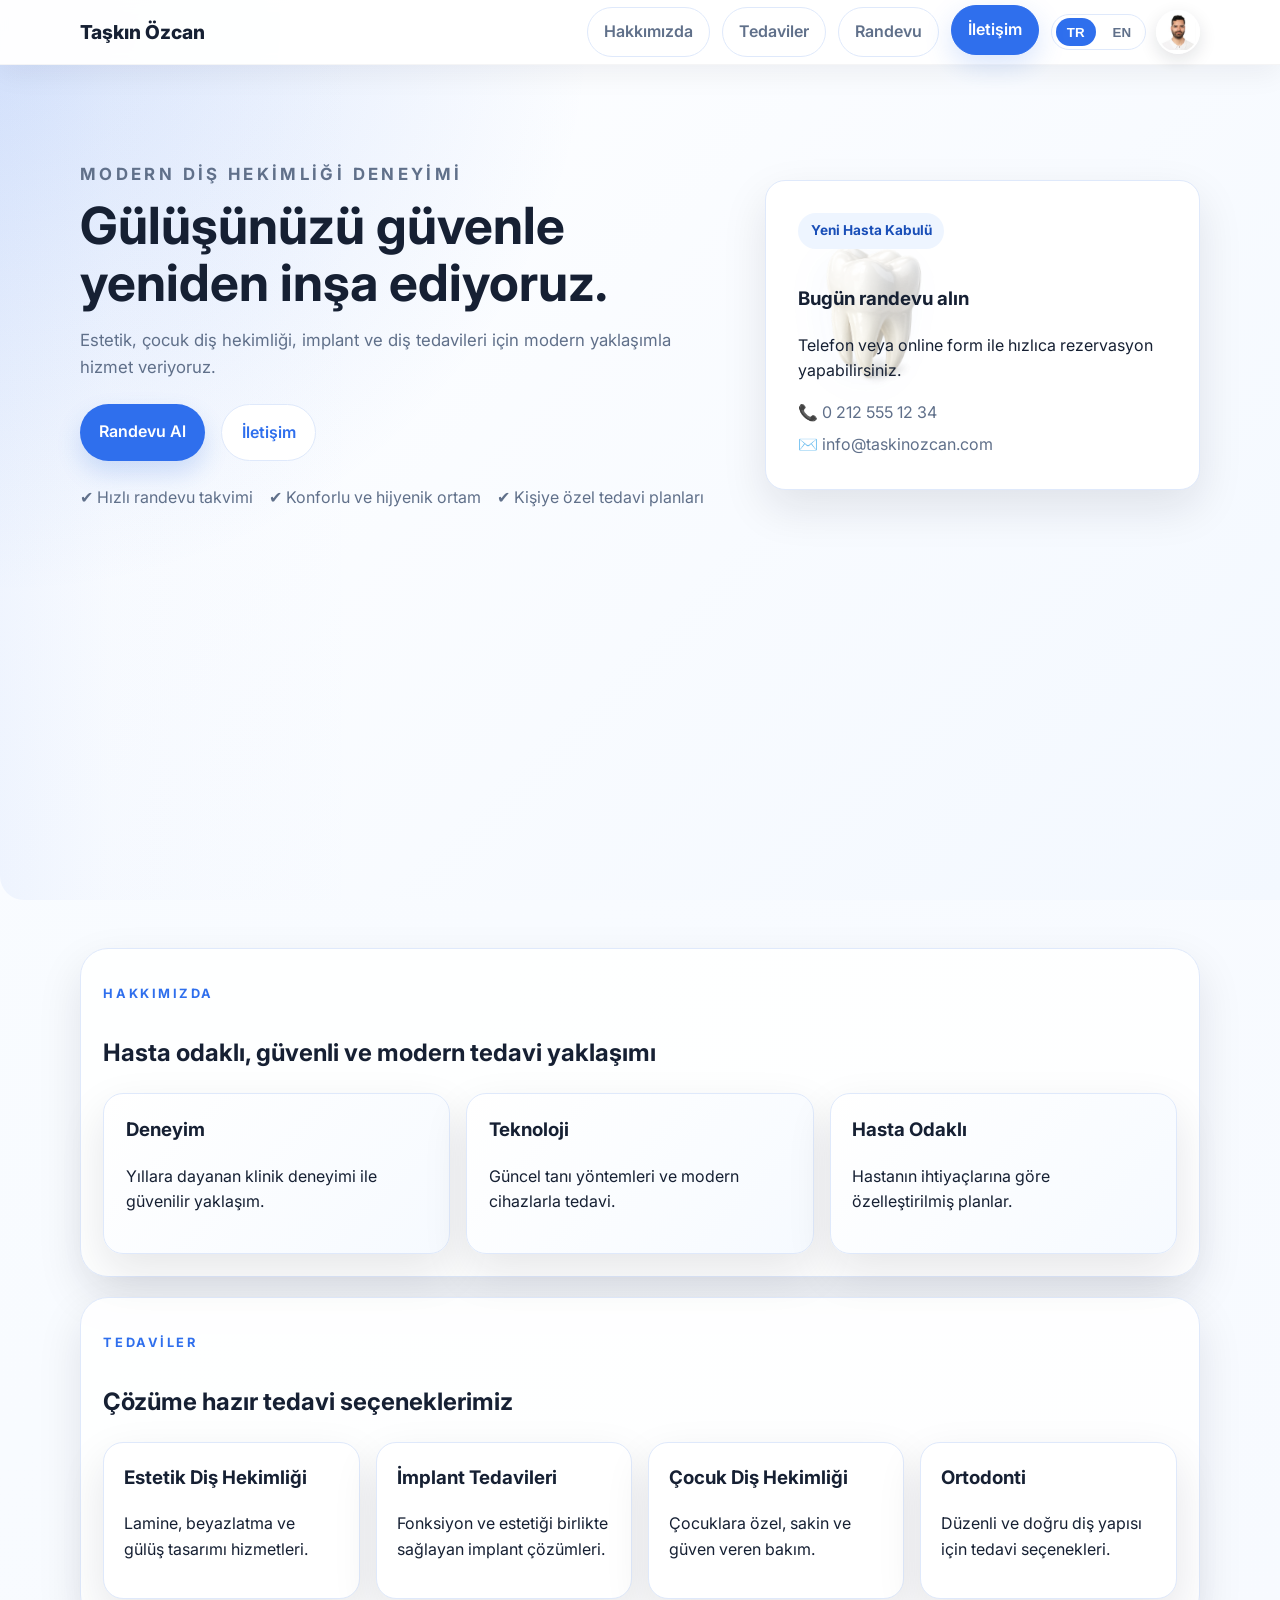
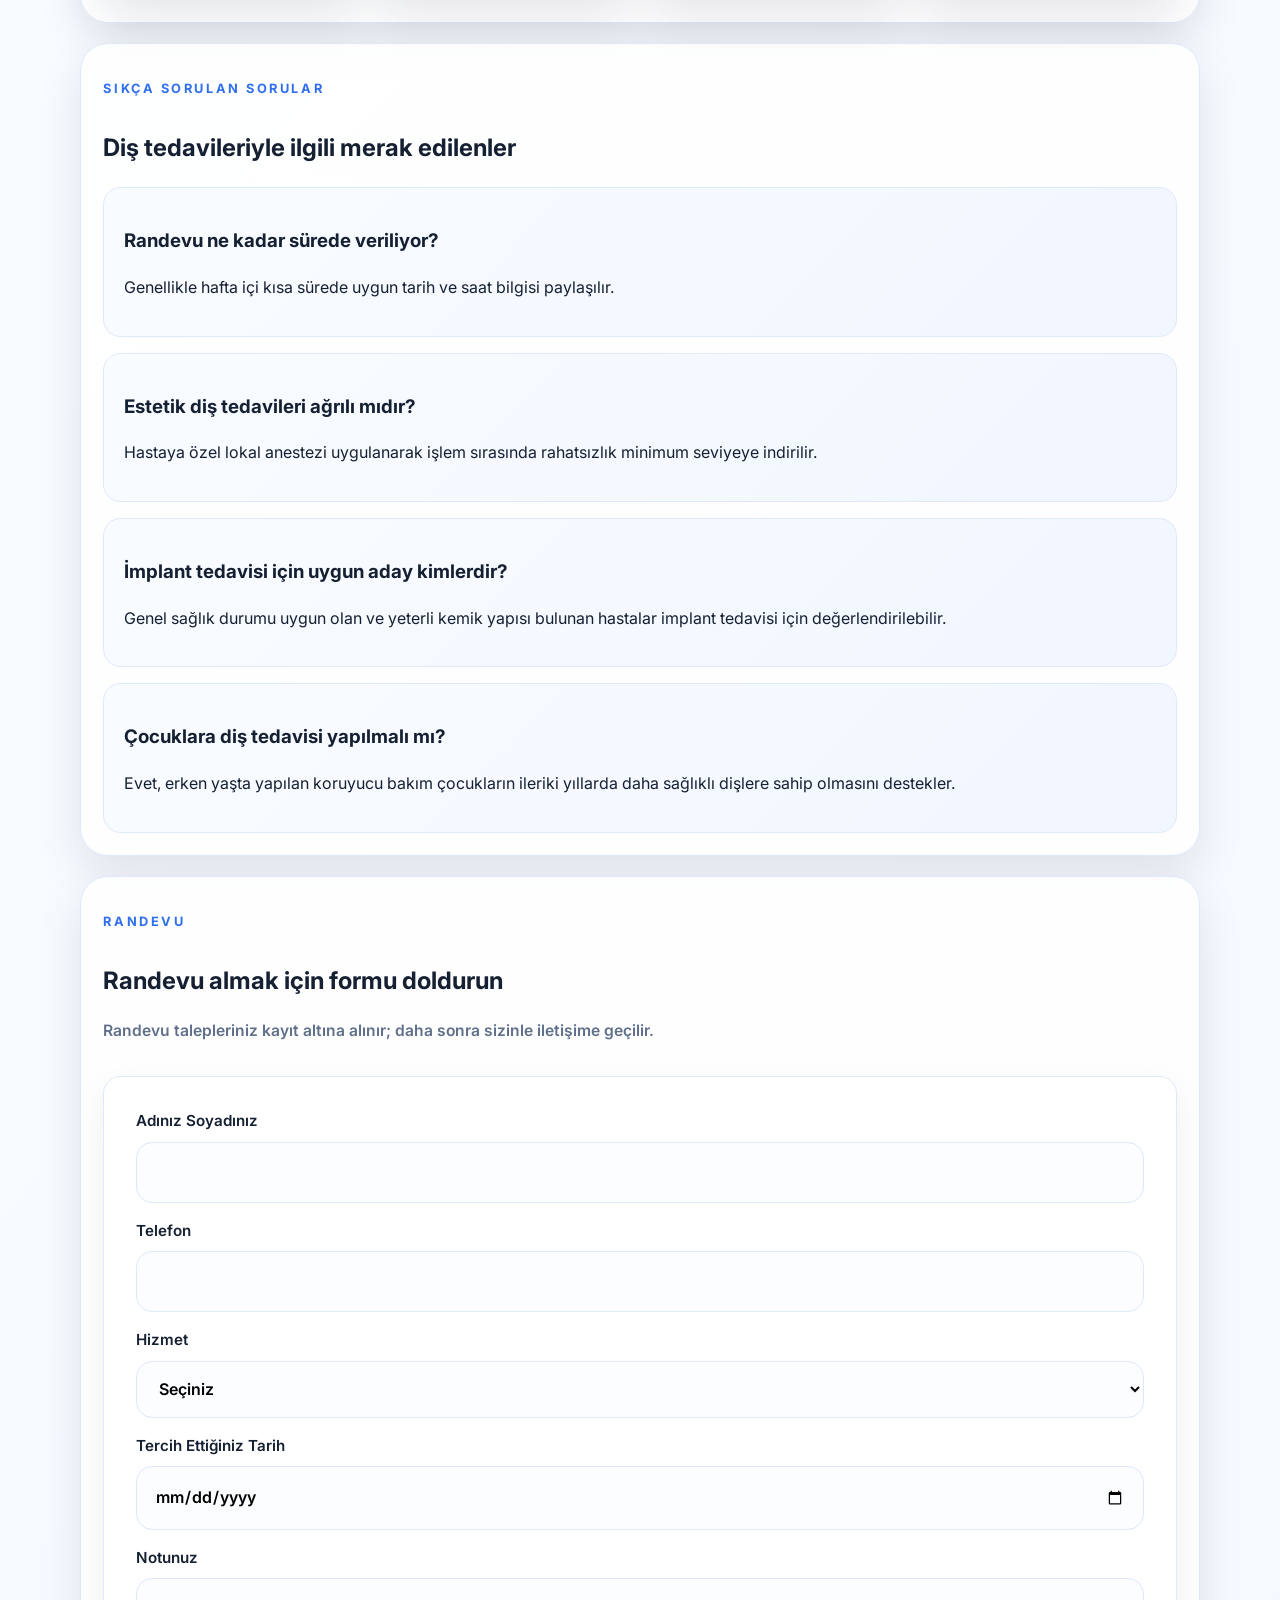
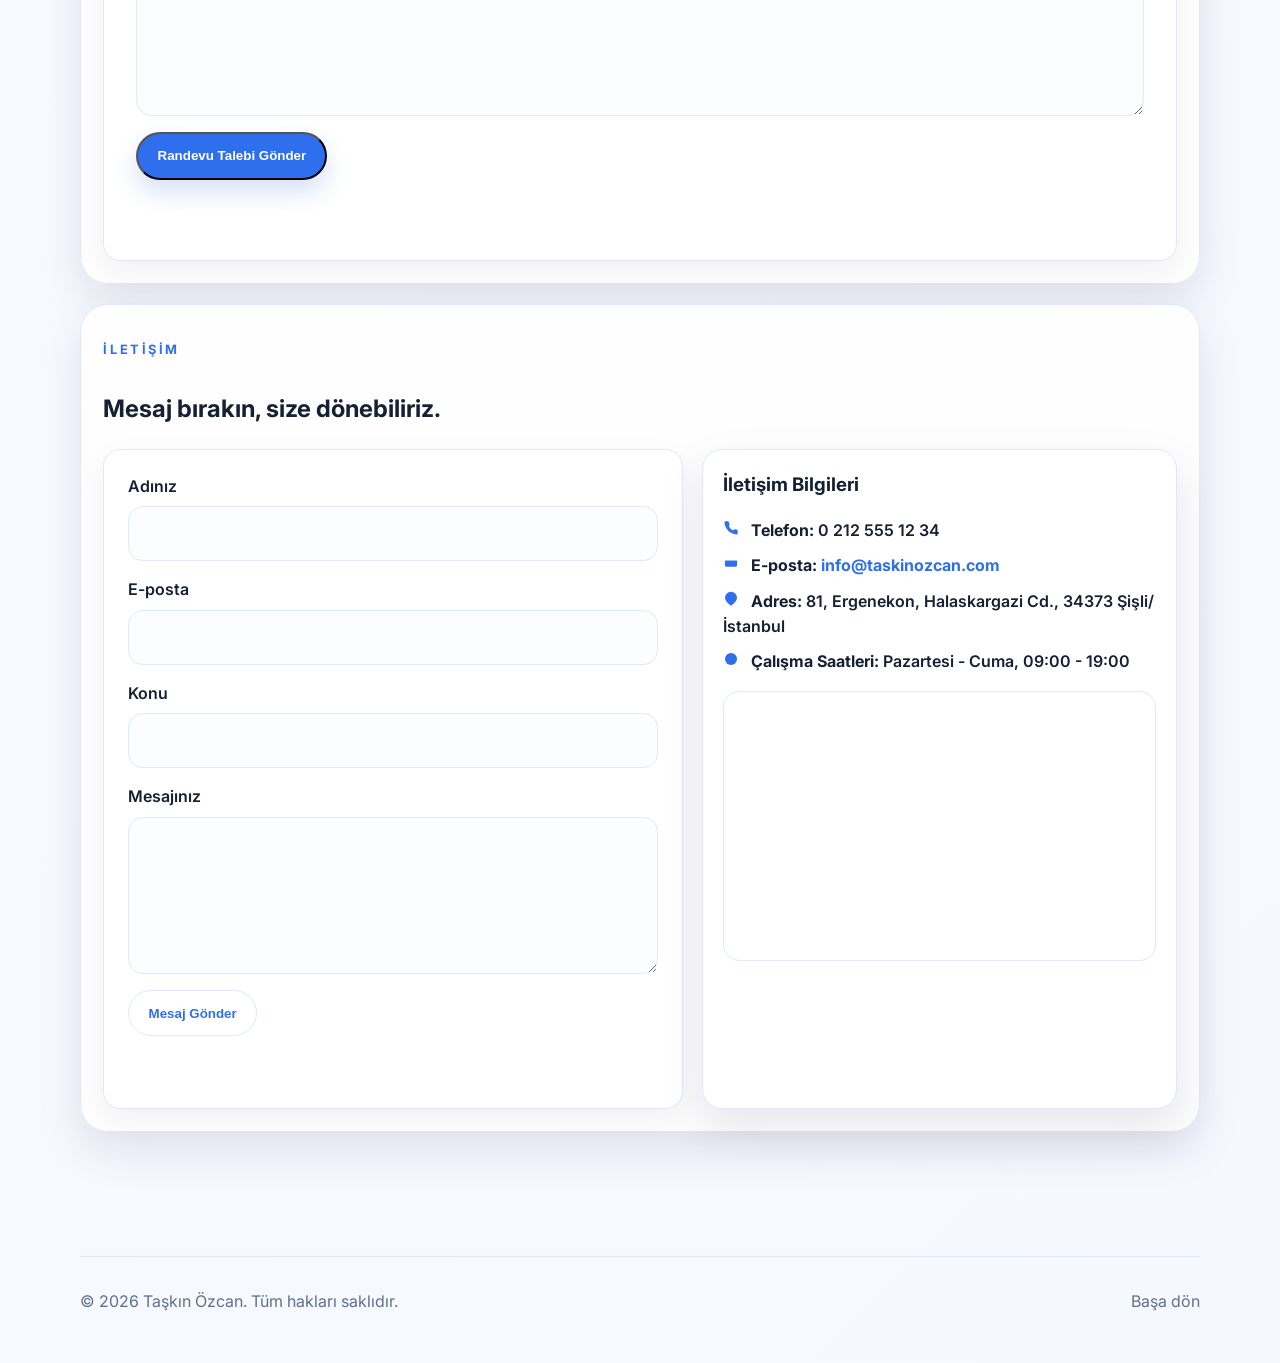
==== index.html @ f39f8703 "Add all project files and update README" ====
<!DOCTYPE html>
<html lang="tr">
  <head>
    <meta charset="UTF-8" />
    <meta name="viewport" content="width=device-width, initial-scale=1.0" />
    <meta
      name="description"
      content="Taşkın Özcan Diş Kliniği için modern ve kullanıcı dostu web sitesi."
    />
    <title>Taşkın Özcan | Diş Kliniği</title>
    <link rel="preconnect" href="https://fonts.googleapis.com" />
    <link rel="preconnect" href="https://fonts.gstatic.com" crossorigin />
    <link
      href="https://fonts.googleapis.com/css2?family=Inter:wght@400;500;600;700;800&display=swap"
      rel="stylesheet"
    />
    <link rel="stylesheet" href="styles.css" />
    <script src="script.js" defer></script>
  </head>
  <body>
    <header class="hero" id="top">
      <nav class="navbar">
        <div class="container nav-inner">
          <a href="#top" class="brand">Taşkın Özcan</a>
          <div class="nav-actions">
            <div class="nav-links">
              <a href="#hakkimizda" class="nav-link">Hakkımızda</a>
              <a href="#hizmetler" class="nav-link">Tedaviler</a>
              <a href="#randevu" class="nav-link">Randevu</a>
              <a href="#iletisim" class="nav-link">İletişim</a>
            </div>
            <div style="display:flex;align-items:center;gap:0.6rem;">
              <div class="lang-switcher" aria-label="Dil seçici">
                <button class="lang-btn active" type="button">TR</button>
                <button class="lang-btn" type="button">EN</button>
              </div>
              <div class="avatar-wrapper">
                <img src="assets/doctor.jpg" alt="Dr. Taşkın Özcan" class="avatar" />
              </div>
            </div>
          </div>
        </div>
      </nav>

      <section class="hero-content container">
        <div class="hero-copy">
          <p class="eyebrow">Modern Diş Hekimliği Deneyimi</p>
          <h1>Gülüşünüzü güvenle yeniden inşa ediyoruz.</h1>
          <p>
            Estetik, çocuk diş hekimliği, implant ve diş tedavileri için modern
            yaklaşımla hizmet veriyoruz.
          </p>
          <div class="hero-actions">
            <a href="#randevu" class="btn btn-primary">Randevu Al</a>
            <a href="#iletisim" class="btn btn-secondary">İletişim</a>
          </div>
          <ul class="hero-highlights">
            <li>✔ Hızlı randevu takvimi</li>
            <li>✔ Konforlu ve hijyenik ortam</li>
            <li>✔ Kişiye özel tedavi planları</li>
          </ul>
        </div>

        <div class="hero-card" aria-label="klinik bilgileri kartı">
          <div class="hero-card-content">
            <div class="card-badge">Yeni Hasta Kabulü</div>
            <h3>Bugün randevu alın</h3>
            <p>Telefon veya online form ile hızlıca rezervasyon yapabilirsiniz.</p>
            <div class="card-info">
              <span>📞 0 212 555 12 34</span>
              <span>✉️ info@taskinozcan.com</span>
            </div>
          </div>
          <!-- Tooth graphic positioned to the right of the card content -->
          <img class="hero-tooth" src="assets/tooth.png" alt="" aria-hidden="true" />
        </div>
      </section>
    </header>

    <main class="container page-section">
      <section class="content-panel" id="hakkimizda">
        <div class="panel-header">
          <p class="eyebrow">Hakkımızda</p>
          <h2>Hasta odaklı, güvenli ve modern tedavi yaklaşımı</h2>
        </div>
        <div class="page-grid">
          <article class="feature-card">
            <h3>Deneyim</h3>
            <p>Yıllara dayanan klinik deneyimi ile güvenilir yaklaşım.</p>
          </article>
          <article class="feature-card">
            <h3>Teknoloji</h3>
            <p>Güncel tanı yöntemleri ve modern cihazlarla tedavi.</p>
          </article>
          <article class="feature-card">
            <h3>Hasta Odaklı</h3>
            <p>Hastanın ihtiyaçlarına göre özelleştirilmiş planlar.</p>
          </article>
        </div>
      </section>

      <section class="content-panel" id="hizmetler">
        <div class="panel-header">
          <p class="eyebrow">Tedaviler</p>
          <h2>Çözüme hazır tedavi seçeneklerimiz</h2>
        </div>
        <div class="services-grid">
          <article class="service-card">
            <h3>Estetik Diş Hekimliği</h3>
            <p>Lamine, beyazlatma ve gülüş tasarımı hizmetleri.</p>
          </article>
          <article class="service-card">
            <h3>İmplant Tedavileri</h3>
            <p>Fonksiyon ve estetiği birlikte sağlayan implant çözümleri.</p>
          </article>
          <article class="service-card">
            <h3>Çocuk Diş Hekimliği</h3>
            <p>Çocuklara özel, sakin ve güven veren bakım.</p>
          </article>
          <article class="service-card">
            <h3>Ortodonti</h3>
            <p>Düzenli ve doğru diş yapısı için tedavi seçenekleri.</p>
          </article>
        </div>
      </section>

      <section class="content-panel" id="blog">
        <div class="panel-header">
          <p class="eyebrow">Sıkça Sorulan Sorular</p>
          <h2>Diş tedavileriyle ilgili merak edilenler</h2>
        </div>
        <div class="faq-list">
          <article class="faq-item">
            <h3>Randevu ne kadar sürede veriliyor?</h3>
            <p>Genellikle hafta içi kısa sürede uygun tarih ve saat bilgisi paylaşılır.</p>
          </article>
          <article class="faq-item">
            <h3>Estetik diş tedavileri ağrılı mıdır?</h3>
            <p>Hastaya özel lokal anestezi uygulanarak işlem sırasında rahatsızlık minimum seviyeye indirilir.</p>
          </article>
          <article class="faq-item">
            <h3>İmplant tedavisi için uygun aday kimlerdir?</h3>
            <p>Genel sağlık durumu uygun olan ve yeterli kemik yapısı bulunan hastalar implant tedavisi için değerlendirilebilir.</p>
          </article>
          <article class="faq-item">
            <h3>Çocuklara diş tedavisi yapılmalı mı?</h3>
            <p>Evet, erken yaşta yapılan koruyucu bakım çocukların ileriki yıllarda daha sağlıklı dişlere sahip olmasını destekler.</p>
          </article>
        </div>
      </section>

      <section class="content-panel" id="randevu">
        <div class="panel-header">
          <p class="eyebrow">Randevu</p>
          <h2>Randevu almak için formu doldurun</h2>
        </div>
        <div class="form-grid">
          <p class="form-note">Randevu talepleriniz kayıt altına alınır; daha sonra sizinle iletişime geçilir.</p>
          <form id="appointment-form" class="card-form">
            <label>
              Adınız Soyadınız
              <input type="text" name="name" required />
            </label>
            <label>
              Telefon
              <input type="tel" name="phone" required />
            </label>
            <label>
              Hizmet
              <select name="service" required>
                <option value="">Seçiniz</option>
                <option>Estetik Diş Hekimliği</option>
                <option>İmplant</option>
                <option>Çocuk Diş Hekimliği</option>
                <option>Ortodonti</option>
              </select>
            </label>
            <label>
              Tercih Ettiğiniz Tarih
              <input type="date" name="date" required />
            </label>
            <label>
              Notunuz
              <textarea name="note" rows="4"></textarea>
            </label>
            <button type="submit" class="btn btn-primary">Randevu Talebi Gönder</button>
            <p id="appointment-status" class="form-status" aria-live="polite"></p>
          </form>

          
        </div>
      </section>

      <section class="content-panel" id="iletisim">
        <div class="panel-header">
          <p class="eyebrow">İletişim</p>
          <h2>Mesaj bırakın, size dönebiliriz.</h2>
        </div>
        <div class="form-grid">
          <form id="contact-form" class="card-form">
            <label>
              Adınız
              <input type="text" name="name" required />
            </label>
            <label>
              E-posta
              <input type="email" name="email" required />
            </label>
            <label>
              Konu
              <input type="text" name="subject" required />
            </label>
            <label>
              Mesajınız
              <textarea name="message" rows="5" required></textarea>
            </label>
            <button type="submit" class="btn btn-secondary">Mesaj Gönder</button>
            <p id="contact-status" class="form-status" aria-live="polite"></p>
          </form>

          <div class="info-panel">
            <h3>İletişim Bilgileri</h3>
            <p>
              <span class="contact-icon phone" aria-hidden="true">
                <svg viewBox="0 0 24 24" fill="none" xmlns="http://www.w3.org/2000/svg"><path d="M22 16.92v3a2 2 0 0 1-2.18 2 19.86 19.86 0 0 1-8.63-3.07 19.5 19.5 0 0 1-6-6A19.86 19.86 0 0 1 2.08 4.18 2 2 0 0 1 4 2h3a2 2 0 0 1 2 1.72c.12.9.37 1.77.73 2.59a2 2 0 0 1-.45 2.11L8.91 9.91a16 16 0 0 0 6 6l1.49-1.49a2 2 0 0 1 2.11-.45c.82.36 1.69.61 2.59.73A2 2 0 0 1 22 16.92z" stroke="currentColor" stroke-width="1.5" stroke-linecap="round" stroke-linejoin="round"/></svg>
              </span>
              <strong>Telefon:</strong> 0 212 555 12 34
            </p>
            <p>
              <span class="contact-icon email" aria-hidden="true">
                <svg viewBox="0 0 24 24" fill="none" xmlns="http://www.w3.org/2000/svg"><path d="M3 8.5v7a2 2 0 0 0 2 2h14a2 2 0 0 0 2-2v-7" stroke="currentColor" stroke-width="1.5" stroke-linecap="round" stroke-linejoin="round"/><path d="M21 8.5l-9 6-9-6" stroke="currentColor" stroke-width="1.5" stroke-linecap="round" stroke-linejoin="round"/></svg>
              </span>
              <strong>E-posta:</strong>
              <a href="mailto:info@taskinozcan.com">info@taskinozcan.com</a>
            </p>
            <p>
              <span class="contact-icon address" aria-hidden="true">
                <svg viewBox="0 0 24 24" fill="none" xmlns="http://www.w3.org/2000/svg"><path d="M21 10c0 6-9 12-9 12S3 16 3 10a9 9 0 1 1 18 0z" stroke="currentColor" stroke-width="1.5" stroke-linecap="round" stroke-linejoin="round"/><circle cx="12" cy="10" r="2.5" fill="currentColor"/></svg>
              </span>
              <strong>Adres:</strong> 81, Ergenekon, Halaskargazi Cd., 34373 Şişli/İstanbul
            </p>
            <p>
              <span class="contact-icon clock" aria-hidden="true">
                <svg viewBox="0 0 24 24" fill="none" xmlns="http://www.w3.org/2000/svg"><circle cx="12" cy="12" r="9" stroke="currentColor" stroke-width="1.5"/><path d="M12 7v6l4 2" stroke="currentColor" stroke-width="1.5" stroke-linecap="round" stroke-linejoin="round"/></svg>
              </span>
              <strong>Çalışma Saatleri:</strong> Pazartesi - Cuma, 09:00 - 19:00
            </p>
            <div class="map-wrapper">
              <iframe
                src="https://www.google.com/maps?q=81%20Ergenekon%20Halaskargazi%20Cd.%2034373%20%C5%9Ei%C5%9Fli%20%C4%B0stanbul&z=14&output=embed"
                loading="lazy"
                referrerpolicy="no-referrer-when-downgrade"
                allowfullscreen
                title="Kliniğin konumu"
              ></iframe>
            </div>
          </div>
        </div>
      </section>
    </main>

    <footer class="footer">
      <div class="container footer-content">
        <p>© 2026 Taşkın Özcan. Tüm hakları saklıdır.</p>
        <a href="#" data-section="home">Başa dön</a>
      </div>
    </footer>
  </body>
</html>
---- styles.css ----
:root {
  --bg: #f5f8ff;
  --surface: #ffffff;
  --surface-2: #eef5ff;
  --primary: #2f6fed;
  --primary-dark: #1a4fb8;
  --accent: #13b3a3;
  --text: #162033;
  --muted: #60708a;
  --border: #dfe9fb;
  --shadow: 0 18px 45px rgba(15, 23, 42, 0.10);
}

* {
  box-sizing: border-box;
}

html {
  scroll-behavior: smooth;
}

body {
  margin: 0;
  font-family: 'Inter', sans-serif;
  color: var(--text);
  background: linear-gradient(135deg, #f9fcff 0%, var(--bg) 100%);
  line-height: 1.6;
}

img {
  max-width: 100%;
}

a {
  color: inherit;
  text-decoration: none;
}

.container {
  width: min(1120px, calc(100% - 2rem));
  margin: 0 auto;
}

.hero {
  min-height: 100vh;
  background:
    radial-gradient(circle at top left, rgba(47, 111, 237, 0.18), transparent 38%),
    linear-gradient(135deg, #ffffff 0%, #f3f8ff 100%);
}

.navbar {
  position: fixed;
  top: 0;
  left: 0;
  right: 0;
  display: block;
  background: rgba(255, 255, 255, 0.96);
  backdrop-filter: blur(6px);
  border-bottom: 1px solid rgba(15, 23, 42, 0.04);
  box-shadow: 0 8px 30px rgba(15,23,42,0.06);
  transition: background 180ms ease, box-shadow 180ms ease;
  z-index: 1000;
}

.nav-inner {
  display: flex;
  align-items: center;
  justify-content: space-between;
  width: min(1120px, calc(100% - 2rem));
  margin: 0 auto;
  height: 64px;
}

.brand {
  font-weight: 800;
  font-size: 1.2rem;
}

.nav-actions {
  display: flex;
  align-items: center;
  gap: 0.8rem;
}

.nav-links {
  display: flex;
  align-items: center;
  gap: 0.75rem;
  color: var(--muted);
  flex-wrap: wrap;
}

.lang-switcher {
  display: flex;
  gap: 0.35rem;
  padding: 0.2rem;
  background: rgba(255, 255, 255, 0.75);
  border: 1px solid var(--border);
  border-radius: 999px;
}

.lang-btn {
  border: 0;
  background: transparent;
  color: var(--muted);
  padding: 0.4rem 0.7rem;
  border-radius: 999px;
  cursor: pointer;
  font-weight: 700;
}

.lang-btn.active {
  background: var(--primary);
  color: white;
}

.nav-btn {
  background: var(--primary);
  color: white;
  padding: 0.7rem 1rem;
  border-radius: 999px;
}

.hero-content {
  display: grid;
  grid-template-columns: 1.2fr 0.8fr;
  gap: 2rem;
  align-items: center;
  padding: 4rem 0 6rem;
}

/* Reserve space inside the hero so fixed navbar doesn't overlap content */
.hero {
  padding-top: 80px;
}

/* ensure hero is a positioning context so the decorative tooth can be placed relative to it */
.hero {
  position: relative;
}

/* subtle left gradient to visually tie the decorative tooth into the hero */
.hero::before {
  content: '';
  position: absolute;
  left: 0;
  top: 0;
  width: 48%;
  height: 100%;
  background: linear-gradient(90deg, rgba(47,111,237,0.06) 0%, rgba(47,111,237,0.02) 18%, transparent 60%);
  pointer-events: none;
  z-index: 0;
  border-top-left-radius: 1.5rem;
  border-bottom-left-radius: 1.5rem;
}

.hero-tooth {
  position: absolute;
  left: 2%;
  top: 14%;
  width: 320px;
  height: auto;
  opacity: 0.42;
  transform: rotate(6deg) scale(0.9);
  pointer-events: none;
  transition: transform 600ms ease, opacity 500ms ease;
  filter: drop-shadow(-12px 14px 30px rgba(47,111,237,0.05));
  z-index: 1;
  mix-blend-mode: normal;
}

/* hide or reduce on smaller screens */
@media (max-width: 900px) {
  .hero-tooth { display: none; }
}

/* when scrolled past hero, fade out and move slightly up */
.hero-tooth.faded {
  opacity: 0;
  transform: translateY(-20px) scale(0.95) rotate(-6deg);
}

/* make sure content sits above the decorative tooth */
.hero-content {
  position: relative;
  z-index: 3;
}

.eyebrow {
  display: inline-block;
  letter-spacing: 0.2em;
  text-transform: uppercase;
  font-size: 0.8rem;
  font-weight: 700;
  color: var(--primary);
  margin-bottom: 0.6rem;
}

.hero-copy h1 {
  font-size: clamp(2rem, 4vw, 3.4rem);
  line-height: 1.1;
  margin: 0 0 1rem;
}

.hero-copy p {
  font-size: 1.05rem;
  color: var(--muted);
  max-width: 620px;
}

.hero-actions {
  display: flex;
  gap: 1rem;
  margin: 1.5rem 0;
  flex-wrap: wrap;
}

.btn {
  display: inline-block;
  padding: 0.9rem 1.2rem;
  border-radius: 999px;
  font-weight: 600;
  transition: transform 180ms ease, box-shadow 180ms ease;
}

.btn:hover {
  transform: translateY(-2px);
  box-shadow: 0 14px 30px rgba(47, 111, 237, 0.18);
}

.btn-primary {
  background: var(--primary);
  color: white;
  box-shadow: 0 12px 25px rgba(45, 108, 223, 0.2);
}

.btn-secondary {
  background: white;
  color: var(--primary);
  border: 1px solid var(--border);
}

.hero-highlights {
  list-style: none;
  padding: 0;
  display: flex;
  flex-wrap: wrap;
  gap: 1rem;
  color: var(--muted);
}

.hero-card,
.card-form,
.info-panel,
.service-card,
.about-grid article,
.feature-card {
  background: var(--surface);
  border: 1px solid var(--border);
  border-radius: 1.25rem;
  box-shadow: var(--shadow);
}

.hero-card {
  display: flex;
  align-items: center;
  gap: 1rem;
  padding: 2rem;
  position: relative;
  overflow: visible;
}

.hero-card-content {
  flex: 1 1 auto;
  position: relative;
  z-index: 2;
}

.hero-card .hero-tooth {
  width: 180px;
  height: auto;
  opacity: 0.6;
  transform: rotate(4deg) scale(0.98);
  pointer-events: none;
  filter: drop-shadow(-8px 10px 22px rgba(47,111,237,0.06));
  z-index: 1;
  margin-left: 0.5rem;
}

@media (max-width: 900px) {
  .hero-card { flex-direction: column; align-items: flex-start; }
  .hero-card .hero-tooth { display: none; }
}

.card-badge {
  display: inline-block;
  padding: 0.45rem 0.8rem;
  border-radius: 999px;
  background: var(--surface-2);
  color: var(--primary-dark);
  font-size: 0.85rem;
  font-weight: 700;
  margin-bottom: 1rem;
}

.card-info {
  display: flex;
  flex-direction: column;
  gap: 0.4rem;
  margin-top: 1rem;
  color: var(--muted);
}

.section {
  padding: 5rem 0;
}

.section-alt {
  background: rgba(255, 255, 255, 0.7);
}

.about {
  display: grid;
  grid-template-columns: 1fr 1fr;
  gap: 2rem;
  align-items: start;
}

.about-grid {
  display: grid;
  gap: 1rem;
}

.about-grid article,
.service-card,
.info-panel {
  padding: 1.25rem;
}

.map-wrapper {
  margin-top: 1rem;
  border-radius: 1rem;
  overflow: hidden;
  border: 1px solid var(--border);
}

.map-wrapper iframe {
  width: 100%;
  min-height: 260px;
  border: 0;
}

.services-grid {
  display: grid;
  grid-template-columns: repeat(4, 1fr);
  gap: 1rem;
}

.faq-list {
  display: grid;
  gap: 1rem;
}

.faq-item {
  background: linear-gradient(135deg, #f9fcff 0%, #f1f6ff 100%);
  border: 1px solid var(--border);
  border-radius: 1.1rem;
  padding: 1.2rem;
}

.page-card {
  background: var(--surface);
  border: 1px solid var(--border);
  border-radius: 1.25rem;
  box-shadow: var(--shadow);
  padding: 1.5rem;
}

.nav-link {
  display: inline-flex;
  align-items: center;
  justify-content: center;
  padding: 0.7rem 1rem;
  border-radius: 999px;
  border: 1px solid var(--border);
  background: white;
  color: var(--muted);
  font-weight: 600;
  cursor: pointer;
  transition: all 180ms ease;
}

.nav-link.active {
  background: var(--primary);
  color: white;
  border-color: var(--primary);
  box-shadow: 0 10px 28px rgba(47,111,237,0.18);
  transform: translateY(-2px);
  animation: navPulse 900ms ease;
}

@keyframes navPulse {
  0% { box-shadow: 0 6px 20px rgba(47,111,237,0.12); transform: translateY(0) scale(1); }
  50% { box-shadow: 0 14px 36px rgba(47,111,237,0.18); transform: translateY(-2px) scale(1.02); }
  100% { box-shadow: 0 10px 28px rgba(47,111,237,0.16); transform: translateY(-1px) scale(1.01); }
}

.avatar-wrapper {
  width: 44px;
  height: 44px;
  border-radius: 999px;
  overflow: hidden;
  display: inline-flex;
  align-items: center;
  justify-content: center;
  border: 2px solid rgba(255,255,255,0.9);
  box-shadow: 0 6px 18px rgba(15,23,42,0.12);
}

.avatar {
  width: 36px;
  height: 36px;
  object-fit: cover;
  display: block;
}

.contact-icon {
  display: inline-flex;
  width: 16px;
  height: 16px;
  margin-right: 0.5rem;
  align-items: center;
  justify-content: center;
  color: var(--primary) !important;
}

.info-panel p {
  margin: 0.6rem 0;
  color: var(--text);
  font-weight: 600;
}

.info-panel p a {
  color: var(--primary);
  font-weight: 700;
}

.contact-icon svg {
  width: 100%;
  height: 100%;
  display: block;
  fill: currentColor !important;
  stroke: none !important;
}

.contact-icon svg *,
.contact-icon svg path,
.contact-icon svg circle,
.contact-icon svg rect {
  fill: currentColor !important;
  stroke: none !important;
}

/* Plain text block used in the appointment section (no card/box) */
.plain-text {
  padding: 0;
  margin: 0.2rem 0 0 0;
  background: transparent;
  box-shadow: none;
  border: none;
  color: var(--text);
  font-weight: 600;
}

/* Note displayed inside the appointment form */
.form-note {
  margin: 0 0 1rem 0;
  color: var(--muted);
  font-weight: 600;
  background: transparent;
  font-size: 0.98rem;
  line-height: 1.3;
}

.content-panel {
  background: rgba(255, 255, 255, 0.9);
  border: 1px solid var(--border);
  border-radius: 1.75rem;
  padding: 1.4rem;
  box-shadow: var(--shadow);
  margin-bottom: 1.25rem;
  scroll-margin-top: 100px;
}

.panel-header {
  margin-bottom: 1.25rem;
}

.service-card h3,
.info-panel h3,
.about-grid h3,
.feature-card h3 {
  margin-top: 0;
}

.form-grid {
  display: grid;
  grid-template-columns: 1.1fr 0.9fr;
  gap: 1.2rem;
}

/* When the right column is empty (as in Randevu), make the grid single-column so the form fills the space */
#randevu .form-grid {
  grid-template-columns: 1fr;
}

#randevu .card-form {
  width: 100%;
}

.card-form {
  padding: 1.5rem;
  border-radius: 1.1rem;
  box-shadow: 0 10px 30px rgba(15,23,42,0.06);
}

label {
  display: flex;
  flex-direction: column;
  gap: 0.45rem;
  margin-bottom: 1rem;
  font-weight: 600;
  color: var(--text);
}

input,
select,
textarea {
  border: 1px solid var(--border);
  border-radius: 0.9rem;
  padding: 0.85rem 1rem;
  font: inherit;
  background: #fbfdff;
}

/* Larger, clearer form fields inside the Randevu section */
#randevu .card-form {
  padding: 2rem;
}

#randevu .card-form label {
  font-size: 0.95rem;
  gap: 0.5rem;
}

#randevu .card-form input,
#randevu .card-form select,
#randevu .card-form textarea {
  padding: 1.05rem 1.1rem;
  font-size: 1rem;
  border-radius: 1rem;
  min-height: 52px;
}

#randevu .card-form textarea {
  min-height: 120px;
}

textarea {
  resize: vertical;
}

.form-status {
  min-height: 1.2rem;
  margin-top: 0.8rem;
  color: var(--primary-dark);
  font-weight: 600;
}

.footer {
  padding: 1.5rem 0 2rem;
  color: var(--muted);
}

.footer-content {
  display: flex;
  justify-content: space-between;
  align-items: center;
  border-top: 1px solid var(--border);
  padding-top: 1rem;
}

.page-section {
  padding: 3rem 0 5rem;
}

.page-grid {
  display: grid;
  grid-template-columns: repeat(3, 1fr);
  gap: 1rem;
}

.feature-card {
  background: linear-gradient(135deg, #ffffff 0%, #f6faff 100%);
  border: 1px solid var(--border);
  border-radius: 1.25rem;
  box-shadow: var(--shadow);
  padding: 1.35rem;
}

.link-btn {
  display: inline-block;
  margin-top: 0.75rem;
  color: var(--primary);
  font-weight: 700;
}

.page-hero {
  padding: 3rem 0 1rem;
}

.page-heading {
  font-size: clamp(1.8rem, 3vw, 2.4rem);
  margin: 0.2rem 0 0.7rem;
}

.page-intro {
  color: var(--muted);
  max-width: 700px;
}

@media (max-width: 900px) {
  .hero-content,
  .about,
  .form-grid,
  .services-grid {
    grid-template-columns: 1fr;
  }

  .services-grid {
    grid-template-columns: repeat(2, 1fr);
  }

}

@media (max-width: 640px) {
  .navbar,
  .nav-links,
  .nav-actions,
  .footer-content {
    flex-direction: column;
    align-items: flex-start;
  }

  .nav-links {
    gap: 0.6rem;
    margin-top: 0.7rem;
  }

  .hero-content {
    padding-top: 2rem;
  }

  .services-grid {
    grid-template-columns: 1fr;
  }
}
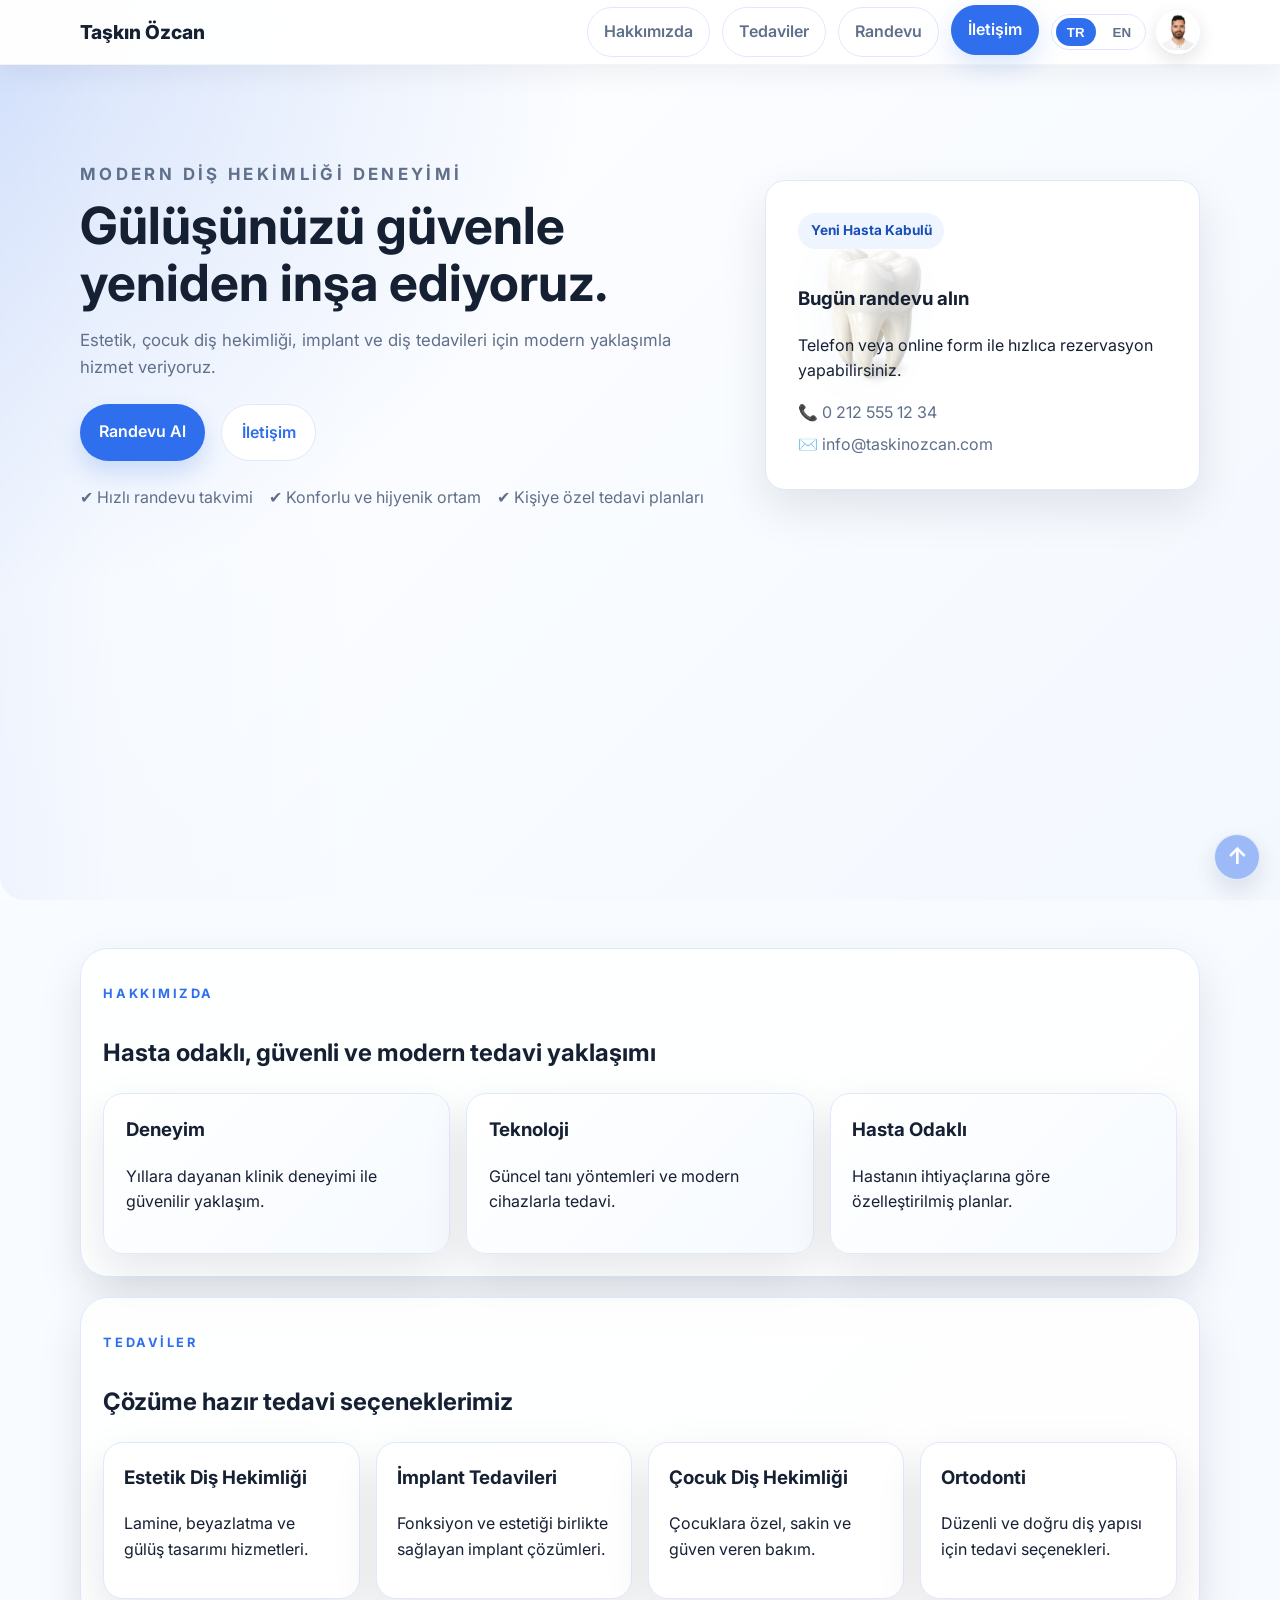
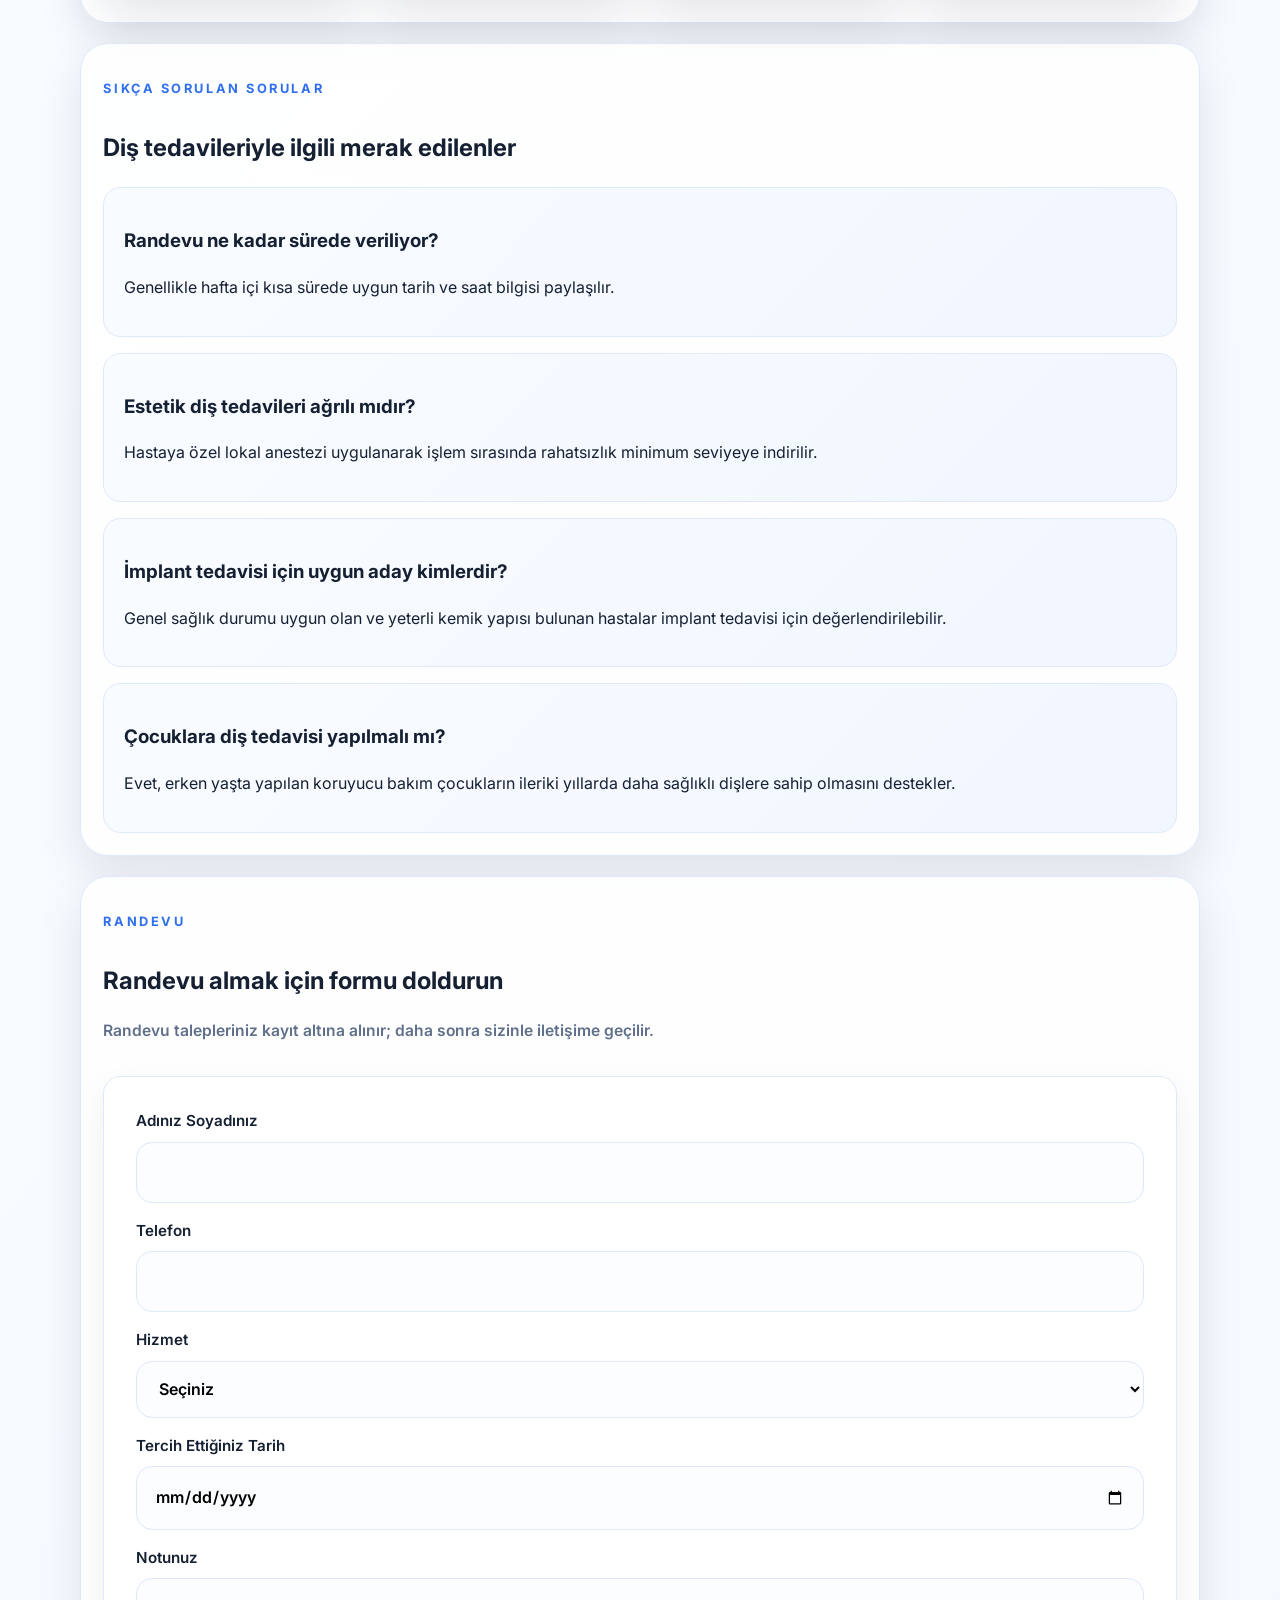
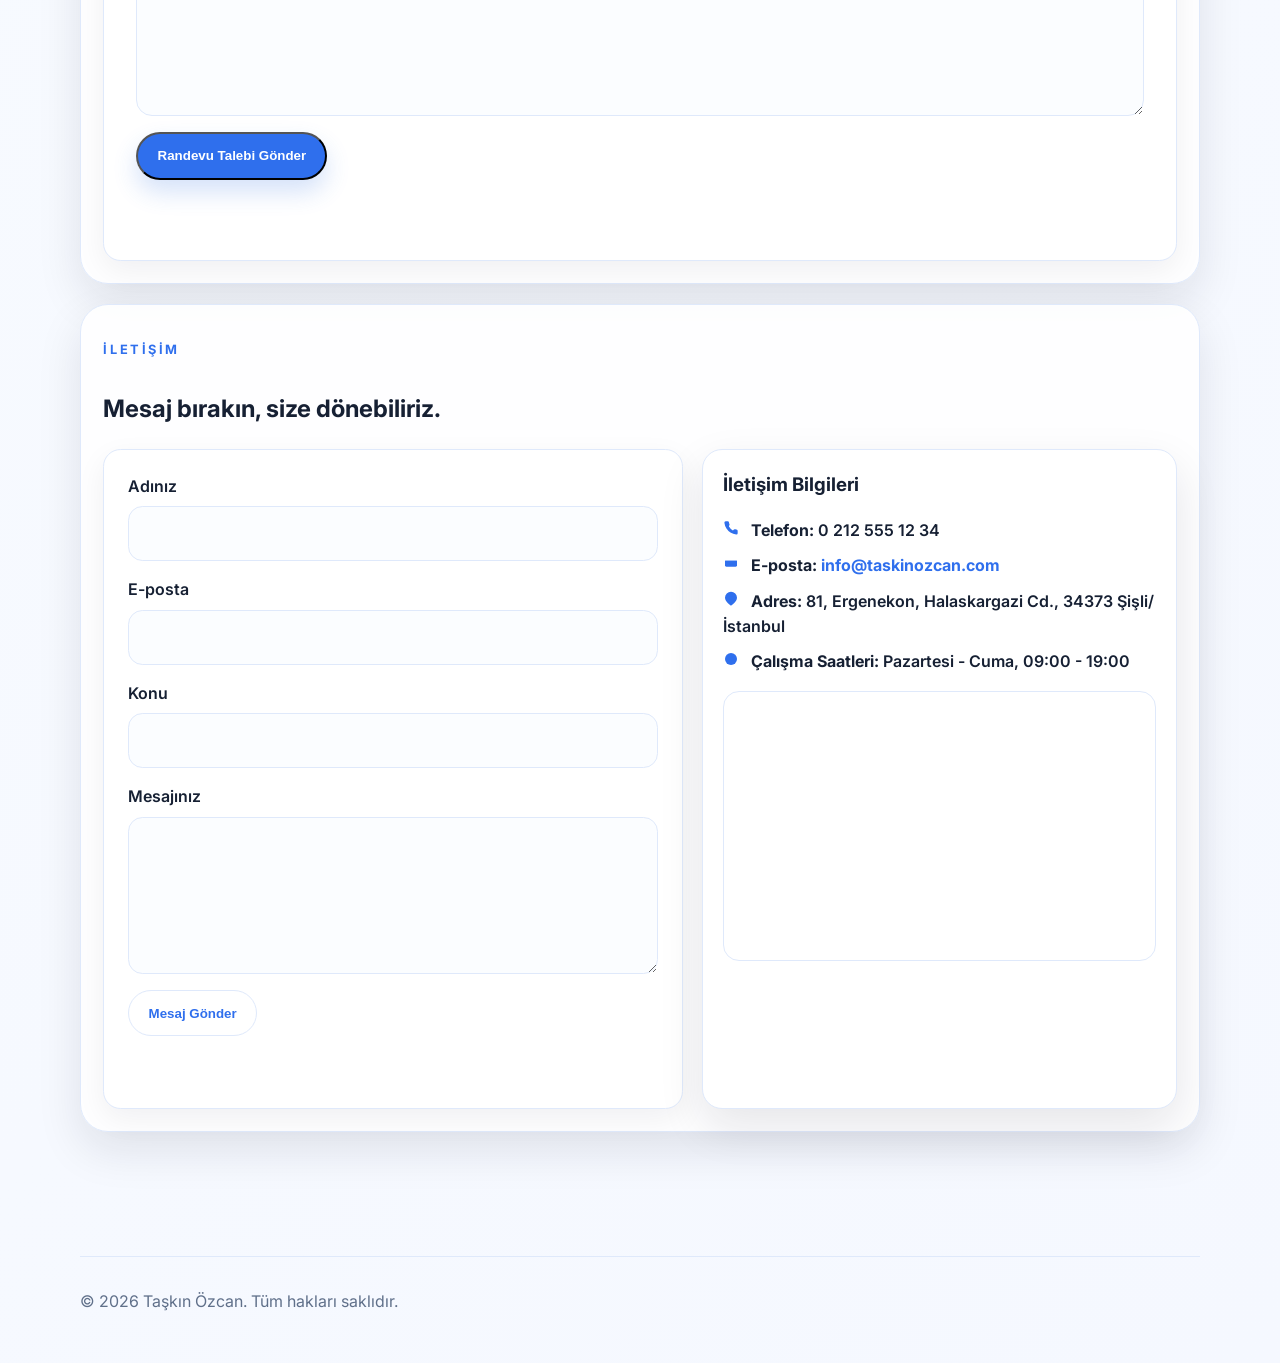
==== commit bf03d3f0: "Add fixed back-to-top button" ====
--- a/index.html
+++ b/index.html
@@ -22,14 +22,17 @@
       <nav class="navbar">
         <div class="container nav-inner">
           <a href="#top" class="brand">Taşkın Özcan</a>
-          <div class="nav-actions">
+          <button class="menu-toggle" type="button" aria-expanded="false" aria-controls="primary-navigation" aria-label="Menüyü aç">
+            <span></span><span></span><span></span>
+          </button>
+          <div class="nav-actions" id="primary-navigation">
             <div class="nav-links">
               <a href="#hakkimizda" class="nav-link">Hakkımızda</a>
               <a href="#hizmetler" class="nav-link">Tedaviler</a>
               <a href="#randevu" class="nav-link">Randevu</a>
               <a href="#iletisim" class="nav-link">İletişim</a>
             </div>
-            <div style="display:flex;align-items:center;gap:0.6rem;">
+            <div class="nav-tools">
               <div class="lang-switcher" aria-label="Dil seçici">
                 <button class="lang-btn active" type="button">TR</button>
                 <button class="lang-btn" type="button">EN</button>
@@ -262,7 +265,7 @@
     <footer class="footer">
       <div class="container footer-content">
         <p>© 2026 Taşkın Özcan. Tüm hakları saklıdır.</p>
-        <a href="#" data-section="home">Başa dön</a>
+        <a href="#top" class="back-to-top" aria-label="Sayfanın başına dön" title="Başa dön">↑</a>
       </div>
     </footer>
   </body>
--- a/styles.css
+++ b/styles.css
@@ -17,6 +17,7 @@
 
 html {
   scroll-behavior: smooth;
+  overflow-x: hidden;
 }
 
 body {
@@ -29,6 +30,7 @@
 
 img {
   max-width: 100%;
+  height: auto;
 }
 
 a {
@@ -69,6 +71,8 @@
   width: min(1120px, calc(100% - 2rem));
   margin: 0 auto;
   height: 64px;
+  flex-wrap: wrap;
+  gap: 0.85rem;
 }
 
 .brand {
@@ -76,10 +80,40 @@
   font-size: 1.2rem;
 }
 
+.nav-links {
+  flex: 1 1 auto;
+  justify-content: flex-start;
+}
+
 .nav-actions {
   display: flex;
   align-items: center;
   gap: 0.8rem;
+}
+
+.nav-tools {
+  display: flex;
+  align-items: center;
+  gap: 0.6rem;
+}
+
+.menu-toggle {
+  display: none;
+  width: 44px;
+  height: 44px;
+  padding: 10px;
+  border: 1px solid var(--border);
+  border-radius: 12px;
+  background: white;
+  cursor: pointer;
+}
+
+.menu-toggle span {
+  display: block;
+  height: 2px;
+  margin: 5px 0;
+  border-radius: 2px;
+  background: var(--text);
 }
 
 .nav-links {
@@ -536,6 +570,9 @@
 input,
 select,
 textarea {
+  display: block;
+  width: 100%;
+  min-width: 0;
   border: 1px solid var(--border);
   border-radius: 0.9rem;
   padding: 0.85rem 1rem;
@@ -590,6 +627,36 @@
   padding-top: 1rem;
 }
 
+.back-to-top {
+  position: fixed;
+  right: 1.25rem;
+  bottom: 1.25rem;
+  z-index: 900;
+  display: inline-flex;
+  align-items: center;
+  justify-content: center;
+  width: 46px;
+  height: 46px;
+  border: 1px solid rgba(255, 255, 255, 0.7);
+  border-radius: 50%;
+  background: rgba(47, 111, 237, 0.62);
+  color: white;
+  box-shadow: 0 10px 24px rgba(15, 23, 42, 0.16);
+  font-size: 1.45rem;
+  font-weight: 700;
+  line-height: 1;
+  opacity: 0.72;
+  backdrop-filter: blur(6px);
+  transition: opacity 180ms ease, transform 180ms ease, background 180ms ease;
+}
+
+.back-to-top:hover,
+.back-to-top:focus-visible {
+  background: var(--primary);
+  opacity: 1;
+  transform: translateY(-3px);
+}
+
 .page-section {
   padding: 3rem 0 5rem;
 }
@@ -640,28 +707,132 @@
   .services-grid {
     grid-template-columns: repeat(2, 1fr);
   }
-
+}
+
+/* Only collapse the navigation when it can no longer fit comfortably. */
+@media (max-width: 720px) {
+  .nav-inner {
+    height: 64px;
+    flex-wrap: nowrap;
+  }
+
+  .menu-toggle {
+    display: block;
+    margin-left: auto;
+  }
+
+  .nav-actions {
+    display: none;
+    position: absolute;
+    top: 64px;
+    left: 0;
+    right: 0;
+    width: 100%;
+    padding: 0.85rem 1rem 1rem;
+    background: rgba(255, 255, 255, 0.98);
+    border-bottom: 1px solid var(--border);
+    box-shadow: 0 14px 24px rgba(15, 23, 42, 0.08);
+  }
+
+  .nav-actions.is-open {
+    display: block;
+  }
+
+  .nav-actions .nav-links {
+    display: grid;
+    grid-template-columns: repeat(2, minmax(0, 1fr));
+    gap: 0.55rem;
+  }
+
+  .nav-link {
+    min-width: 0;
+    padding: 0.65rem 0.5rem;
+  }
+
+  .nav-tools {
+    justify-content: space-between;
+    margin-top: 0.75rem;
+  }
+
+  /* Keep the navigation on the standalone pages on one clean row. */
+  nav.navbar.container {
+    display: flex;
+    align-items: center;
+    gap: 0.75rem;
+    height: 64px;
+    overflow: hidden;
+  }
+
+  nav.navbar.container > .brand {
+    flex: 0 0 auto;
+  }
+
+  nav.navbar.container > .nav-links {
+    flex-wrap: nowrap;
+    justify-content: flex-start;
+    min-width: 0;
+    margin-left: auto;
+    overflow-x: auto;
+    scrollbar-width: none;
+  }
+
+  nav.navbar.container > .nav-links::-webkit-scrollbar {
+    display: none;
+  }
+
+  nav.navbar.container > .nav-links a {
+    flex: 0 0 auto;
+    white-space: nowrap;
+  }
 }
 
 @media (max-width: 640px) {
-  .navbar,
-  .nav-links,
-  .nav-actions,
   .footer-content {
     flex-direction: column;
-    align-items: flex-start;
-  }
-
-  .nav-links {
-    gap: 0.6rem;
-    margin-top: 0.7rem;
+    align-items: stretch;
+  }
+
+  .container {
+    width: min(100% - 1.25rem, 1120px);
+  }
+
+  .hero {
+    padding-top: 64px;
   }
 
   .hero-content {
-    padding-top: 2rem;
+    padding: 2rem 0 3.5rem;
   }
 
   .services-grid {
     grid-template-columns: 1fr;
   }
-}
+
+  .page-grid {
+    grid-template-columns: 1fr;
+  }
+
+  .content-panel,
+  .hero-card,
+  .card-form,
+  #randevu .card-form {
+    padding: 1rem;
+  }
+
+  .hero-copy h1 {
+    overflow-wrap: anywhere;
+  }
+
+  .back-to-top {
+    right: 0.8rem;
+    bottom: 0.8rem;
+    width: 42px;
+    height: 42px;
+  }
+}
+
+@media (prefers-reduced-motion: reduce) {
+  .back-to-top {
+    transition: none;
+  }
+}
